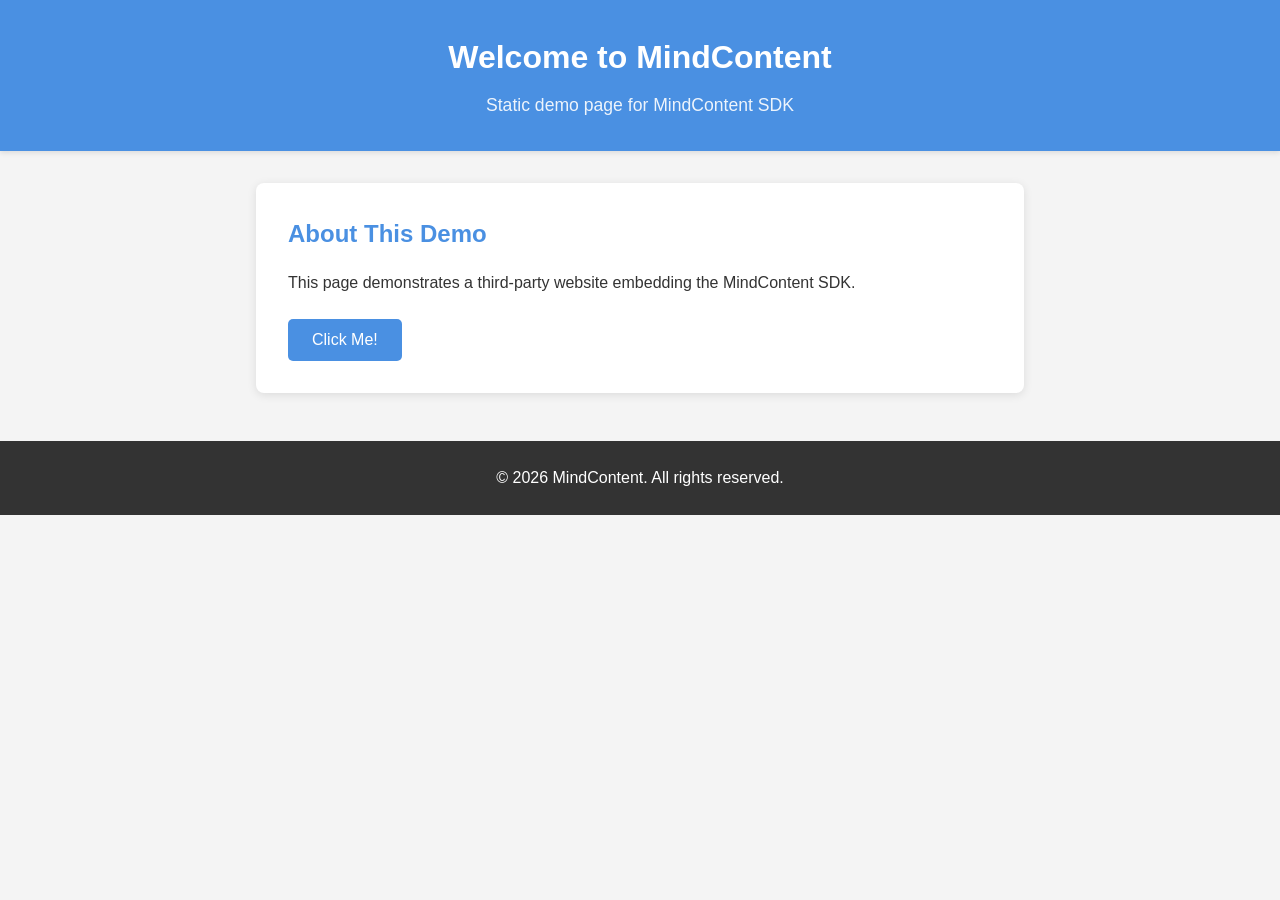
==== index.html @ 4b82acb9 "Create HTML page with separate CSS and JS files Co-authored-by: daniel-fabbri <240572781+daniel-fabb" ====
<!DOCTYPE html>
<html lang="en">
<head>
    <meta charset="UTF-8">
    <meta name="viewport" content="width=device-width, initial-scale=1.0">
    <title>MindContent Demo</title>
    <link rel="stylesheet" href="style.css">
</head>
<body>
    <header>
        <h1>Welcome to MindContent</h1>
        <p>Static demo page for MindContent SDK</p>
    </header>
    
    <main>
        <section class="content-section">
            <h2>About This Demo</h2>
            <p>This page demonstrates a third-party website embedding the MindContent SDK.</p>
            <button id="demo-button">Click Me!</button>
            <div id="message-container"></div>
        </section>
    </main>
    
    <footer>
        <p>&copy; 2026 MindContent. All rights reserved.</p>
    </footer>
    
    <script src="script.js"></script>
</body>
</html>
---- style.css ----
* {
    margin: 0;
    padding: 0;
    box-sizing: border-box;
}

body {
    font-family: Arial, sans-serif;
    line-height: 1.6;
    color: #333;
    background-color: #f4f4f4;
}

header {
    background-color: #4a90e2;
    color: white;
    text-align: center;
    padding: 2rem 0;
    box-shadow: 0 2px 5px rgba(0,0,0,0.1);
}

header h1 {
    margin-bottom: 0.5rem;
}

header p {
    font-size: 1.1rem;
    opacity: 0.9;
}

main {
    max-width: 800px;
    margin: 2rem auto;
    padding: 0 1rem;
}

.content-section {
    background-color: white;
    padding: 2rem;
    border-radius: 8px;
    box-shadow: 0 2px 10px rgba(0,0,0,0.1);
}

.content-section h2 {
    color: #4a90e2;
    margin-bottom: 1rem;
}

.content-section p {
    margin-bottom: 1.5rem;
}

#demo-button {
    background-color: #4a90e2;
    color: white;
    border: none;
    padding: 0.75rem 1.5rem;
    font-size: 1rem;
    border-radius: 5px;
    cursor: pointer;
    transition: background-color 0.3s ease;
}

#demo-button:hover {
    background-color: #357abd;
}

#demo-button:active {
    transform: scale(0.98);
}

#message-container {
    margin-top: 1rem;
    padding: 1rem;
    border-radius: 5px;
    display: none;
}

#message-container.show {
    display: block;
    background-color: #e8f4f8;
    border-left: 4px solid #4a90e2;
}

footer {
    text-align: center;
    padding: 1.5rem 0;
    margin-top: 3rem;
    background-color: #333;
    color: white;
}
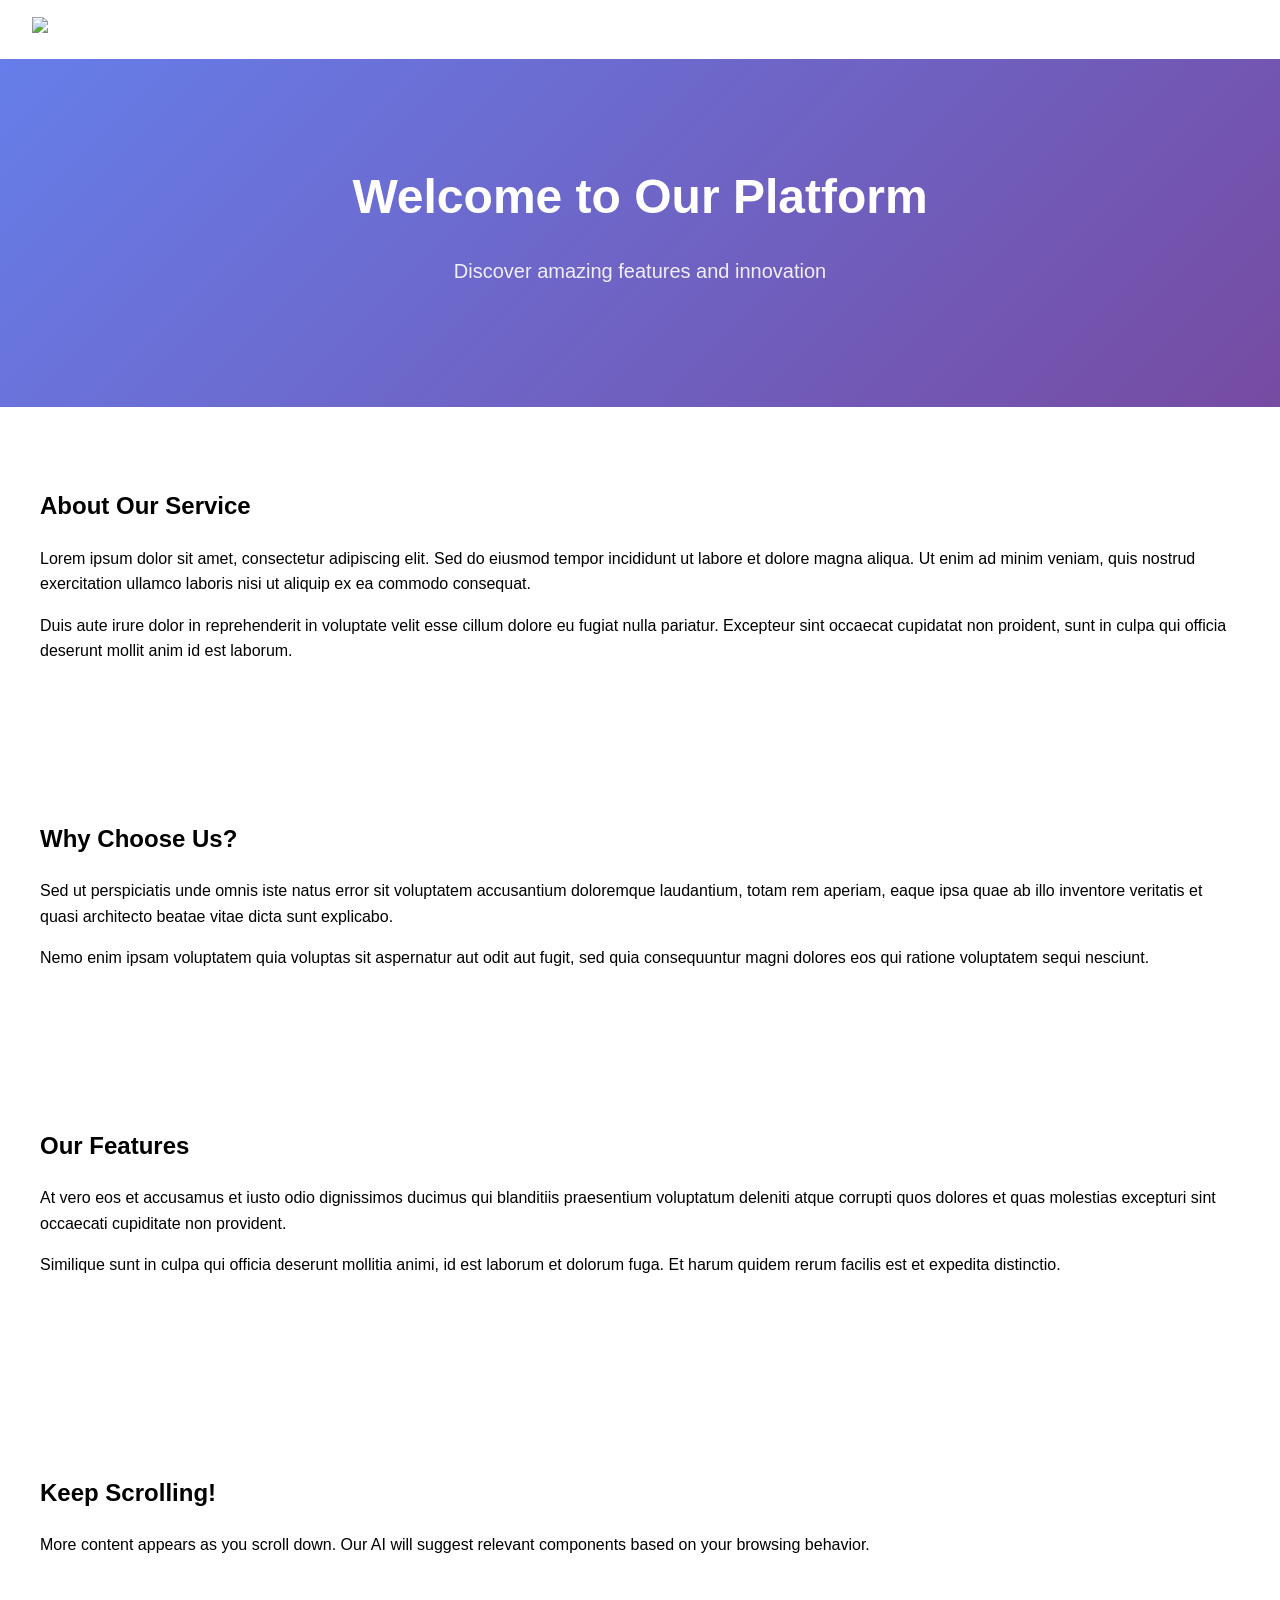
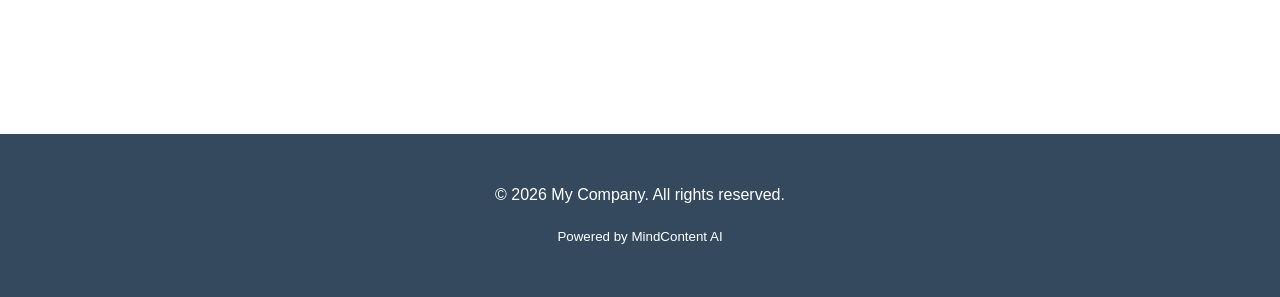
==== commit 49ca82a2: "First page" ====
--- a/index.html
+++ b/index.html
@@ -7,24 +7,56 @@
     <link rel="stylesheet" href="style.css">
 </head>
 <body>
-    <header>
-        <h1>Welcome to MindContent</h1>
-        <p>Static demo page for MindContent SDK</p>
-    </header>
+    <!-- Your existing website header -->
+    <div class="my-header" style="background: white;">
+        <img src="https://uhf.microsoft.com/images/microsoft/RE1Mu3b.png" alt="Copilot Studio" style="height: 40px; vertical-align: middle;">
+    </div>
+
+    <!-- Hero Section -->
+    <div class="hero">
+        <h1>Welcome to Our Platform</h1>
+        <p>Discover amazing features and innovation</p>
+    </div>
+
+    <!-- Content Section 1 -->
+    <div class="content-section">
+        <h2>About Our Service</h2>
+        <p>Lorem ipsum dolor sit amet, consectetur adipiscing elit. Sed do eiusmod tempor incididunt ut labore et dolore magna aliqua. Ut enim ad minim veniam, quis nostrud exercitation ullamco laboris nisi ut aliquip ex ea commodo consequat.</p>
+        <p>Duis aute irure dolor in reprehenderit in voluptate velit esse cillum dolore eu fugiat nulla pariatur. Excepteur sint occaecat cupidatat non proident, sunt in culpa qui officia deserunt mollit anim id est laborum.</p>
+    </div>
+
+    <!-- Content Section 2 -->
+    <div class="content-section">
+        <h2>Why Choose Us?</h2>
+        <p>Sed ut perspiciatis unde omnis iste natus error sit voluptatem accusantium doloremque laudantium, totam rem aperiam, eaque ipsa quae ab illo inventore veritatis et quasi architecto beatae vitae dicta sunt explicabo.</p>
+        <p>Nemo enim ipsam voluptatem quia voluptas sit aspernatur aut odit aut fugit, sed quia consequuntur magni dolores eos qui ratione voluptatem sequi nesciunt.</p>
+    </div>
+
+    <!-- Content Section 3 -->
+    <div class="content-section">
+        <h2>Our Features</h2>
+        <p>At vero eos et accusamus et iusto odio dignissimos ducimus qui blanditiis praesentium voluptatum deleniti atque corrupti quos dolores et quas molestias excepturi sint occaecati cupiditate non provident.</p>
+        <p>Similique sunt in culpa qui officia deserunt mollitia animi, id est laborum et dolorum fuga. Et harum quidem rerum facilis est et expedita distinctio.</p>
+    </div>
+
+    <!-- MindContent will inject dynamic content here -->
+    <div id="mindcontent" data-page-id="9" style="max-width: 1200px; margin: 0 auto; padding: 20px;"></div>
+
+    <!-- More content after injection point -->
+    <div class="content-section">
+        <h2>Keep Scrolling!</h2>
+        <p>More content appears as you scroll down. Our AI will suggest relevant components based on your browsing behavior.</p>
+    </div>
+
+    <!-- Your existing website footer -->
+    <div class="my-footer">
+        <p>&copy; 2026 My Company. All rights reserved.</p>
+        <p><small>Powered by MindContent AI</small></p>
+    </div>
+
+    <!-- MindContent SDK v2 - Embeds React app via iframe -->
+    <script src="https://app-frontend-webperso-dev-si6m63nydv3ko.azurewebsites.net/public/mindcontent-v2.js"></script>
     
-    <main>
-        <section class="content-section">
-            <h2>About This Demo</h2>
-            <p>This page demonstrates a third-party website embedding the MindContent SDK.</p>
-            <button id="demo-button">Click Me!</button>
-            <div id="message-container"></div>
-        </section>
-    </main>
-    
-    <footer>
-        <p>&copy; 2026 MindContent. All rights reserved.</p>
-    </footer>
-    
-    <script src="script.js"></script>
+    <!-- <script src="mindcontent-v2.js"></script> -->
 </body>
 </html>
--- a/style.css
+++ b/style.css
@@ -1,91 +1,46 @@
-* {
+body {
     margin: 0;
     padding: 0;
-    box-sizing: border-box;
+    font-family: Arial, sans-serif;
+    line-height: 1.6;
 }
 
-body {
-    font-family: Arial, sans-serif;
-    line-height: 1.6;
-    color: #333;
-    background-color: #f4f4f4;
+.my-header {
+    background: #2c3e50;
+    color: white;
+    padding: 1rem 2rem;
+    position: sticky;
+    top: 0;
+    z-index: 100;
 }
 
-header {
-    background-color: #4a90e2;
-    color: white;
-    text-align: center;
-    padding: 2rem 0;
-    box-shadow: 0 2px 5px rgba(0,0,0,0.1);
+.content-section {
+    max-width: 1200px;
+    margin: 0 auto;
+    padding: 60px 20px;
 }
 
-header h1 {
-    margin-bottom: 0.5rem;
+.hero {
+    background: linear-gradient(135deg, #667eea 0%, #764ba2 100%);
+    color: white;
+    padding: 100px 20px;
+    text-align: center;
 }
 
-header p {
-    font-size: 1.1rem;
+.hero h1 {
+    font-size: 48px;
+    margin: 0 0 20px 0;
+}
+
+.hero p {
+    font-size: 20px;
     opacity: 0.9;
 }
 
-main {
-    max-width: 800px;
-    margin: 2rem auto;
-    padding: 0 1rem;
-}
-
-.content-section {
-    background-color: white;
+.my-footer {
+    background: #34495e;
+    color: white;
     padding: 2rem;
-    border-radius: 8px;
-    box-shadow: 0 2px 10px rgba(0,0,0,0.1);
-}
-
-.content-section h2 {
-    color: #4a90e2;
-    margin-bottom: 1rem;
-}
-
-.content-section p {
-    margin-bottom: 1.5rem;
-}
-
-#demo-button {
-    background-color: #4a90e2;
-    color: white;
-    border: none;
-    padding: 0.75rem 1.5rem;
-    font-size: 1rem;
-    border-radius: 5px;
-    cursor: pointer;
-    transition: background-color 0.3s ease;
-}
-
-#demo-button:hover {
-    background-color: #357abd;
-}
-
-#demo-button:active {
-    transform: scale(0.98);
-}
-
-#message-container {
-    margin-top: 1rem;
-    padding: 1rem;
-    border-radius: 5px;
-    display: none;
-}
-
-#message-container.show {
-    display: block;
-    background-color: #e8f4f8;
-    border-left: 4px solid #4a90e2;
-}
-
-footer {
     text-align: center;
-    padding: 1.5rem 0;
-    margin-top: 3rem;
-    background-color: #333;
-    color: white;
-}
+    margin-top: 100px;
+}
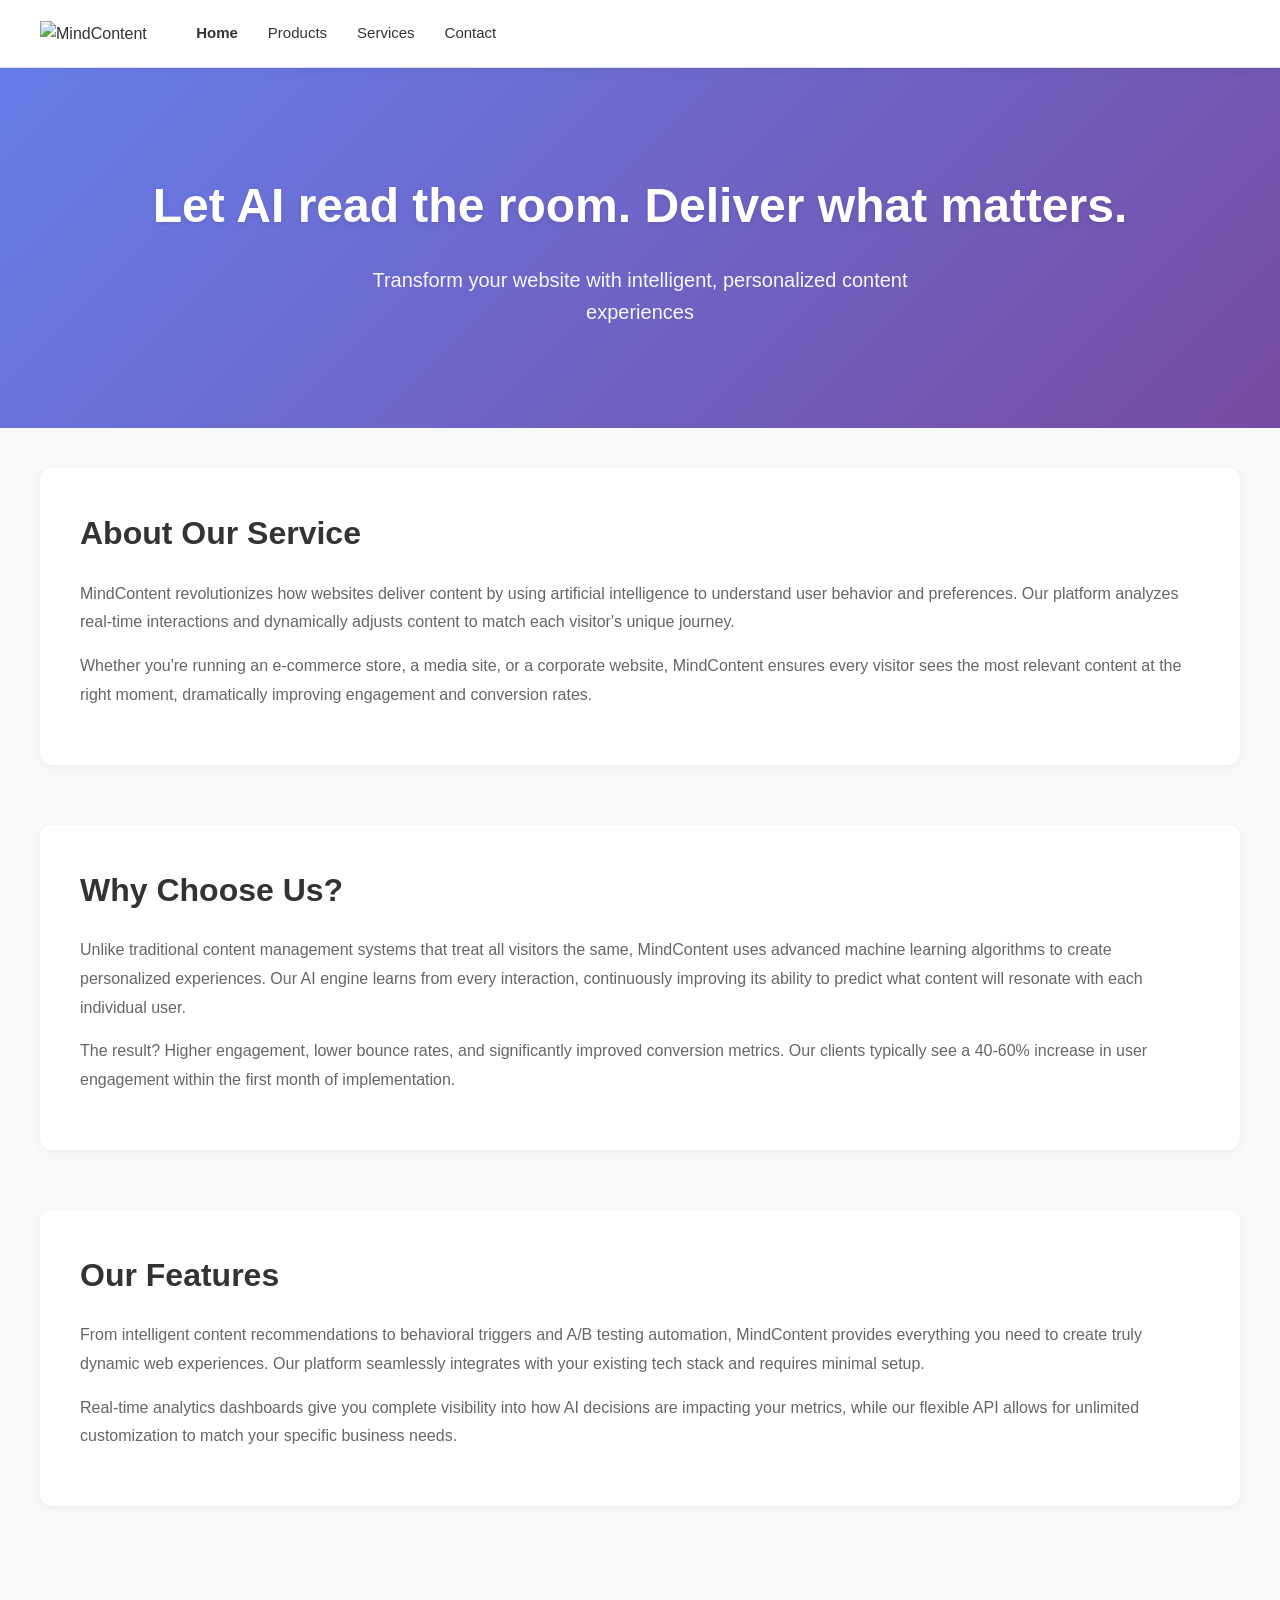
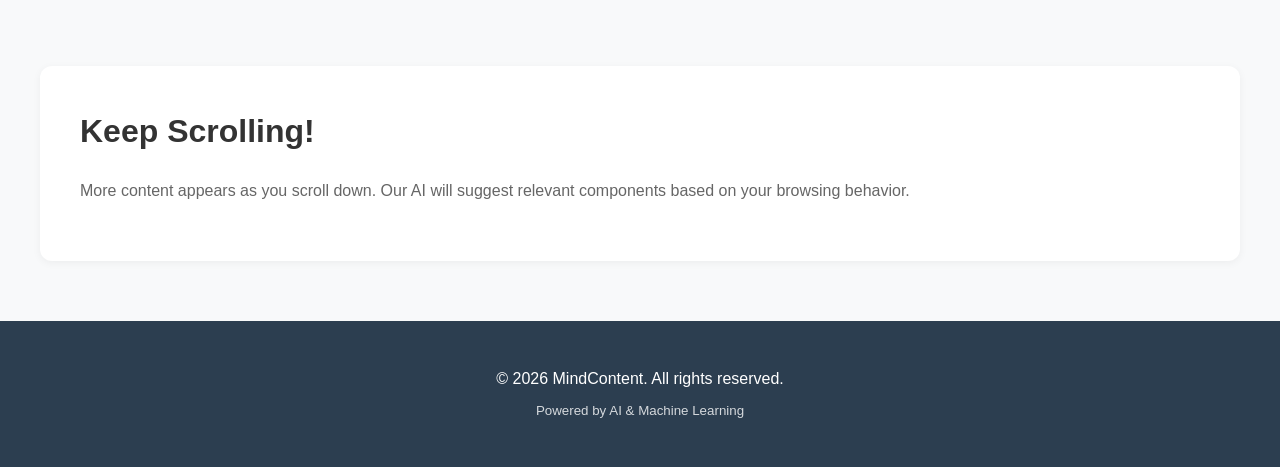
==== commit 4b0bb5eb: "More pages and relative endpoints" ====
--- a/index.html
+++ b/index.html
@@ -3,40 +3,35 @@
 <head>
     <meta charset="UTF-8">
     <meta name="viewport" content="width=device-width, initial-scale=1.0">
-    <title>MindContent Demo</title>
-    <link rel="stylesheet" href="style.css">
 </head>
-<body>
-    <!-- Your existing website header -->
-    <div class="my-header" style="background: white;">
-        <img src="https://uhf.microsoft.com/images/microsoft/RE1Mu3b.png" alt="Copilot Studio" style="height: 40px; vertical-align: middle;">
-    </div>
-
+<body data-page-title="Home">
+    <!-- Site components (header/footer) loaded by site-components.js -->
+    
     <!-- Hero Section -->
     <div class="hero">
-        <h1>Welcome to Our Platform</h1>
-        <p>Discover amazing features and innovation</p>
+        <h1>Let AI read the room. Deliver what matters.</h1>
+        <p>Transform your website with intelligent, personalized content experiences</p>
     </div>
 
     <!-- Content Section 1 -->
     <div class="content-section">
         <h2>About Our Service</h2>
-        <p>Lorem ipsum dolor sit amet, consectetur adipiscing elit. Sed do eiusmod tempor incididunt ut labore et dolore magna aliqua. Ut enim ad minim veniam, quis nostrud exercitation ullamco laboris nisi ut aliquip ex ea commodo consequat.</p>
-        <p>Duis aute irure dolor in reprehenderit in voluptate velit esse cillum dolore eu fugiat nulla pariatur. Excepteur sint occaecat cupidatat non proident, sunt in culpa qui officia deserunt mollit anim id est laborum.</p>
+        <p>MindContent revolutionizes how websites deliver content by using artificial intelligence to understand user behavior and preferences. Our platform analyzes real-time interactions and dynamically adjusts content to match each visitor's unique journey.</p>
+        <p>Whether you're running an e-commerce store, a media site, or a corporate website, MindContent ensures every visitor sees the most relevant content at the right moment, dramatically improving engagement and conversion rates.</p>
     </div>
 
     <!-- Content Section 2 -->
     <div class="content-section">
         <h2>Why Choose Us?</h2>
-        <p>Sed ut perspiciatis unde omnis iste natus error sit voluptatem accusantium doloremque laudantium, totam rem aperiam, eaque ipsa quae ab illo inventore veritatis et quasi architecto beatae vitae dicta sunt explicabo.</p>
-        <p>Nemo enim ipsam voluptatem quia voluptas sit aspernatur aut odit aut fugit, sed quia consequuntur magni dolores eos qui ratione voluptatem sequi nesciunt.</p>
+        <p>Unlike traditional content management systems that treat all visitors the same, MindContent uses advanced machine learning algorithms to create personalized experiences. Our AI engine learns from every interaction, continuously improving its ability to predict what content will resonate with each individual user.</p>
+        <p>The result? Higher engagement, lower bounce rates, and significantly improved conversion metrics. Our clients typically see a 40-60% increase in user engagement within the first month of implementation.</p>
     </div>
 
     <!-- Content Section 3 -->
     <div class="content-section">
         <h2>Our Features</h2>
-        <p>At vero eos et accusamus et iusto odio dignissimos ducimus qui blanditiis praesentium voluptatum deleniti atque corrupti quos dolores et quas molestias excepturi sint occaecati cupiditate non provident.</p>
-        <p>Similique sunt in culpa qui officia deserunt mollitia animi, id est laborum et dolorum fuga. Et harum quidem rerum facilis est et expedita distinctio.</p>
+        <p>From intelligent content recommendations to behavioral triggers and A/B testing automation, MindContent provides everything you need to create truly dynamic web experiences. Our platform seamlessly integrates with your existing tech stack and requires minimal setup.</p>
+        <p>Real-time analytics dashboards give you complete visibility into how AI decisions are impacting your metrics, while our flexible API allows for unlimited customization to match your specific business needs.</p>
     </div>
 
     <!-- MindContent will inject dynamic content here -->
@@ -48,15 +43,8 @@
         <p>More content appears as you scroll down. Our AI will suggest relevant components based on your browsing behavior.</p>
     </div>
 
-    <!-- Your existing website footer -->
-    <div class="my-footer">
-        <p>&copy; 2026 My Company. All rights reserved.</p>
-        <p><small>Powered by MindContent AI</small></p>
-    </div>
-
-    <!-- MindContent SDK v2 - Embeds React app via iframe -->
-    <script src="https://app-frontend-webperso-dev-si6m63nydv3ko.azurewebsites.net/public/mindcontent-v2.js"></script>
-    
-    <!-- <script src="mindcontent-v2.js"></script> -->
+    <!-- Site components (header/footer) and MindContent SDK -->
+    <script src="site-components.js"></script>
+    <script src="mindcontent-loader.js"></script>
 </body>
 </html>
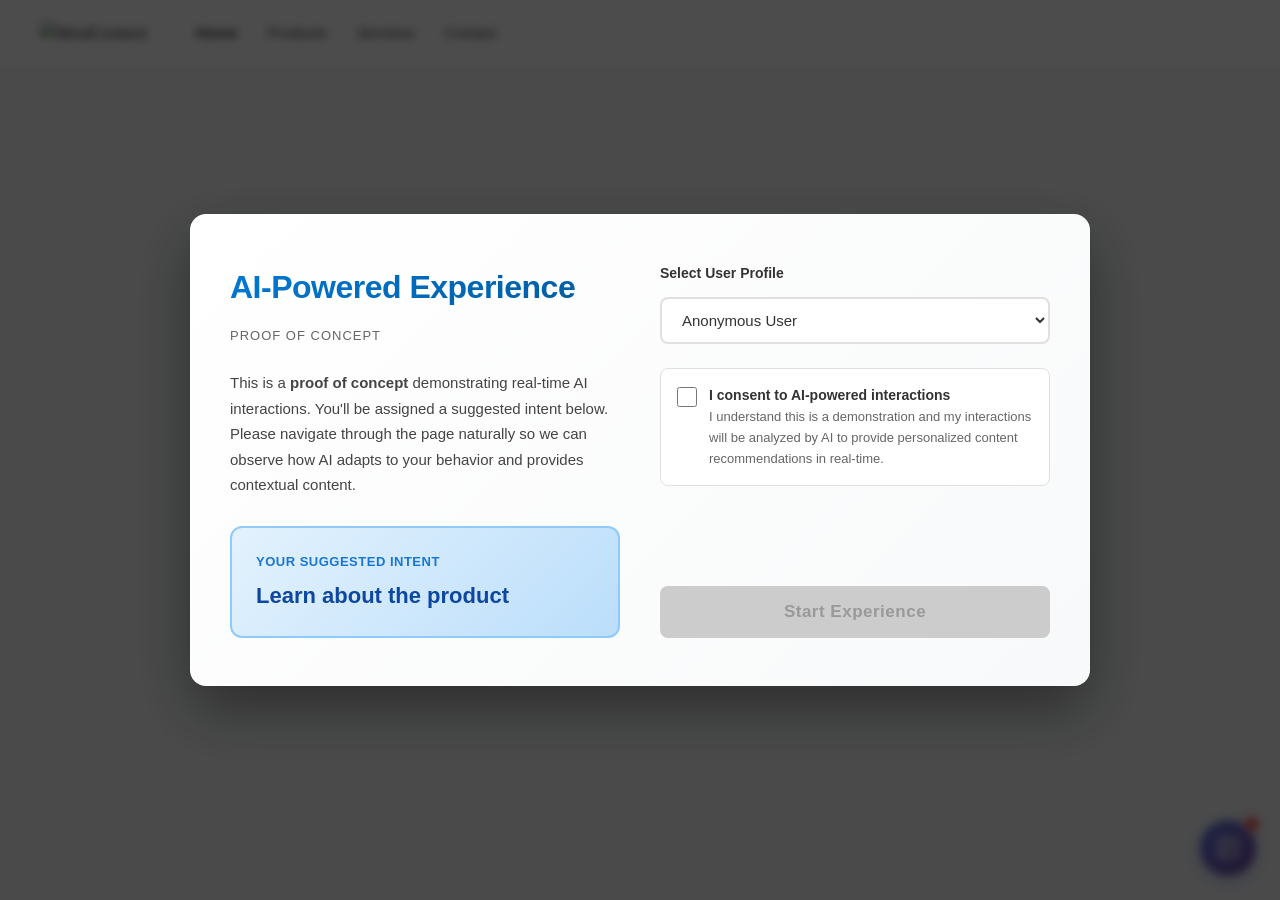
==== commit a2688899: "Azure connection 1" ====
--- a/index.html
+++ b/index.html
@@ -1,50 +1,13 @@
 <!DOCTYPE html>
 <html lang="en">
-<head>
-    <meta charset="UTF-8">
-    <meta name="viewport" content="width=device-width, initial-scale=1.0">
-</head>
-<body data-page-title="Home">
-    <!-- Site components (header/footer) loaded by site-components.js -->
-    
-    <!-- Hero Section -->
-    <div class="hero">
-        <h1>Let AI read the room. Deliver what matters.</h1>
-        <p>Transform your website with intelligent, personalized content experiences</p>
-    </div>
-
-    <!-- Content Section 1 -->
-    <div class="content-section">
-        <h2>About Our Service</h2>
-        <p>MindContent revolutionizes how websites deliver content by using artificial intelligence to understand user behavior and preferences. Our platform analyzes real-time interactions and dynamically adjusts content to match each visitor's unique journey.</p>
-        <p>Whether you're running an e-commerce store, a media site, or a corporate website, MindContent ensures every visitor sees the most relevant content at the right moment, dramatically improving engagement and conversion rates.</p>
-    </div>
-
-    <!-- Content Section 2 -->
-    <div class="content-section">
-        <h2>Why Choose Us?</h2>
-        <p>Unlike traditional content management systems that treat all visitors the same, MindContent uses advanced machine learning algorithms to create personalized experiences. Our AI engine learns from every interaction, continuously improving its ability to predict what content will resonate with each individual user.</p>
-        <p>The result? Higher engagement, lower bounce rates, and significantly improved conversion metrics. Our clients typically see a 40-60% increase in user engagement within the first month of implementation.</p>
-    </div>
-
-    <!-- Content Section 3 -->
-    <div class="content-section">
-        <h2>Our Features</h2>
-        <p>From intelligent content recommendations to behavioral triggers and A/B testing automation, MindContent provides everything you need to create truly dynamic web experiences. Our platform seamlessly integrates with your existing tech stack and requires minimal setup.</p>
-        <p>Real-time analytics dashboards give you complete visibility into how AI decisions are impacting your metrics, while our flexible API allows for unlimited customization to match your specific business needs.</p>
-    </div>
-
-    <!-- MindContent will inject dynamic content here -->
-    <div id="mindcontent" data-page-id="9" style="max-width: 1200px; margin: 0 auto; padding: 20px;"></div>
-
-    <!-- More content after injection point -->
-    <div class="content-section">
-        <h2>Keep Scrolling!</h2>
-        <p>More content appears as you scroll down. Our AI will suggest relevant components based on your browsing behavior.</p>
-    </div>
-
-    <!-- Site components (header/footer) and MindContent SDK -->
-    <script src="site-components.js"></script>
-    <script src="mindcontent-loader.js"></script>
-</body>
+    <head>
+        <meta charset="UTF-8">
+        <meta name="viewport" content="width=device-width, initial-scale=1.0">
+        <link rel="stylesheet" href="mindcontent.css">
+    </head>
+    <body data-page-title="Home">
+        <div id="mindcontent" style="max-width: 1200px; margin: 0 auto; padding: 20px;"></div>
+        <script src="site-components.js"></script>
+        <script src="mindcontent.js"></script>
+    </body>
 </html>
--- a/mindcontent.css
+++ b/mindcontent.css
@@ -0,0 +1,1728 @@
+/**
+ * MindContent SDK - Component Styles
+ * Embed this CSS in your page before loading mindcontent-v2.js
+ */
+
+/* ==========================================================================
+   Design Tokens (CSS Variables)
+   ========================================================================== */
+:root {
+  --mc-color-primary: #0078d4;
+  --mc-color-primary-hover: #106ebe;
+  --mc-color-secondary: #00a4ef;
+  --mc-color-secondary-hover: #0090d1;
+  --mc-color-success: #107c10;
+  --mc-color-error: #d13438;
+  --mc-color-warning: #ff8c00;
+  --mc-color-info: #0078d4;
+  
+  --mc-color-text: #323130;
+  --mc-color-text-light: #605e5c;
+  --mc-color-text-lighter: #8a8886;
+  
+  --mc-color-bg: #ffffff;
+  --mc-color-bg-light: #f3f2f1;
+  --mc-color-bg-lighter: #faf9f8;
+  --mc-color-border: #edebe9;
+  
+  --mc-spacing-xs: 4px;
+  --mc-spacing-sm: 8px;
+  --mc-spacing-md: 16px;
+  --mc-spacing-lg: 24px;
+  --mc-spacing-xl: 32px;
+  --mc-spacing-xxl: 48px;
+  
+  --mc-radius-sm: 4px;
+  --mc-radius-md: 8px;
+  --mc-radius-lg: 12px;
+  --mc-radius-xl: 16px;
+  
+  --mc-shadow-sm: 0 2px 4px rgba(0,0,0,0.1);
+  --mc-shadow-md: 0 4px 8px rgba(0,0,0,0.15);
+  --mc-shadow-lg: 0 8px 16px rgba(0,0,0,0.2);
+  
+  --mc-font-size-sm: 14px;
+  --mc-font-size-base: 16px;
+  --mc-font-size-lg: 18px;
+  --mc-font-size-xl: 24px;
+  --mc-font-size-xxl: 32px;
+  --mc-font-size-xxxl: 48px;
+  
+  --mc-line-height: 1.6;
+}
+
+/* ==========================================================================
+   Dynamic Component Wrapper
+   ========================================================================== */
+.mc-dynamic-component {
+  margin: 20px 0;
+  padding: 50px 0;
+  opacity: 0;
+  transition: opacity 0.5s ease;
+}
+
+.mc-dynamic-component[data-loaded="true"] {
+  opacity: 1;
+}
+
+/* ==========================================================================
+   Hero Banner Component
+   ========================================================================== */
+.mc-hero {
+  text-align: center;
+  padding: var(--mc-spacing-xxl) var(--mc-spacing-md);
+  max-width: 1200px;
+  margin: var(--mc-spacing-md) auto;
+  background: linear-gradient(135deg, var(--mc-color-bg-light) 0%, var(--mc-color-bg-lighter) 100%);
+  border-radius: var(--mc-radius-xl);
+  box-shadow: var(--mc-shadow-md);
+}
+
+.mc-hero-title {
+  background: linear-gradient(135deg, var(--mc-color-primary) 0%, var(--mc-color-secondary) 100%);
+  -webkit-background-clip: text;
+  -webkit-text-fill-color: transparent;
+  background-clip: text;
+  margin-bottom: var(--mc-spacing-md);
+  font-size: var(--mc-font-size-xxxl);
+  font-weight: 600;
+  line-height: 1.2;
+}
+
+.mc-hero-subtitle {
+  font-size: var(--mc-font-size-lg);
+  line-height: var(--mc-line-height);
+  color: var(--mc-color-text-light);
+  margin-bottom: var(--mc-spacing-lg);
+  max-width: 700px;
+  margin-left: auto;
+  margin-right: auto;
+}
+
+.mc-hero-btn {
+  display: inline-block;
+  background: var(--mc-color-primary);
+  color: white;
+  border: none;
+  padding: var(--mc-spacing-sm) var(--mc-spacing-lg);
+  font-size: var(--mc-font-size-base);
+  font-weight: 600;
+  border-radius: var(--mc-radius-sm);
+  cursor: pointer;
+  box-shadow: var(--mc-shadow-sm);
+  transition: all 0.3s ease;
+  text-decoration: none;
+}
+
+.mc-hero-btn:hover {
+  background: var(--mc-color-primary-hover);
+  transform: translateY(-2px);
+  box-shadow: 0 4px 12px rgba(0,120,212,0.4);
+}
+
+.mc-hero-btn:active {
+  transform: translateY(0);
+}
+
+/* ==========================================================================
+   Alert Component
+   ========================================================================== */
+@keyframes alertSlideIn {
+  from { opacity: 0; transform: translateX(-20px); }
+  to { opacity: 1; transform: translateX(0); }
+}
+
+.mc-alert {
+  animation: alertSlideIn 0.4s ease;
+  padding: var(--mc-spacing-md) var(--mc-spacing-lg);
+  border-radius: var(--mc-radius-md);
+  margin: var(--mc-spacing-md) 0;
+  box-shadow: var(--mc-shadow-sm);
+  transition: all 0.3s ease;
+  display: flex;
+  align-items: flex-start;
+  gap: var(--mc-spacing-sm);
+}
+
+.mc-alert:hover {
+  box-shadow: var(--mc-shadow-md);
+  transform: translateX(4px);
+}
+
+.mc-alert-info {
+  background: #e3f2fd;
+  border-left: 4px solid var(--mc-color-info);
+  color: #0d47a1;
+}
+
+.mc-alert-warning {
+  background: #fff3e0;
+  border-left: 4px solid var(--mc-color-warning);
+  color: #e65100;
+}
+
+.mc-alert-error {
+  background: #ffebee;
+  border-left: 4px solid var(--mc-color-error);
+  color: #c62828;
+}
+
+.mc-alert-success {
+  background: #e8f5e9;
+  border-left: 4px solid var(--mc-color-success);
+  color: #1b5e20;
+}
+
+.mc-alert-icon {
+  font-size: 20px;
+  flex-shrink: 0;
+  margin-top: 2px;
+}
+
+.mc-alert-content {
+  flex: 1;
+}
+
+.mc-alert-field:last-child {
+  margin-bottom: 0 !important;
+}
+
+/* ==========================================================================
+   Feature Cards Component
+   ========================================================================== */
+.mc-features-container {
+  max-width: 1200px;
+  margin: var(--mc-spacing-xl) auto;
+  padding: 0 var(--mc-spacing-md);
+}
+
+.mc-features-header {
+  text-align: center;
+  margin-bottom: var(--mc-spacing-xl);
+}
+
+.mc-features-heading {
+  font-size: var(--mc-font-size-xxl);
+  font-weight: 600;
+  margin-bottom: var(--mc-spacing-sm);
+  color: var(--mc-color-text);
+}
+
+.mc-features-description {
+  font-size: var(--mc-font-size-lg);
+  color: var(--mc-color-text-light);
+  line-height: var(--mc-line-height);
+  max-width: 800px;
+  margin: 0 auto;
+}
+
+.mc-features-grid {
+  display: grid;
+  grid-template-columns: repeat(auto-fit, minmax(280px, 1fr));
+  gap: var(--mc-spacing-md);
+}
+
+.mc-feature-card {
+  background: var(--mc-color-bg);
+  border-radius: var(--mc-radius-lg);
+  padding: var(--mc-spacing-lg);
+  text-align: center;
+  box-shadow: var(--mc-shadow-sm);
+  transition: all 0.3s ease;
+  border: 1px solid var(--mc-color-border);
+}
+
+.mc-feature-card:hover {
+  transform: translateY(-8px);
+  box-shadow: var(--mc-shadow-lg);
+  border-color: var(--mc-color-secondary);
+}
+
+.mc-feature-icon {
+  width: 64px;
+  height: 64px;
+  margin: 0 auto var(--mc-spacing-sm);
+  background: linear-gradient(135deg, var(--mc-color-primary) 0%, var(--mc-color-secondary) 100%);
+  border-radius: var(--mc-radius-lg);
+  display: flex;
+  align-items: center;
+  justify-content: center;
+  font-size: 32px;
+  animation: iconFloat 3s ease-in-out infinite;
+}
+
+@keyframes iconFloat {
+  0%, 100% { transform: translateY(0); }
+  50% { transform: translateY(-10px); }
+}
+
+.mc-feature-title {
+  margin: 0 0 12px 0;
+  font-size: var(--mc-font-size-lg);
+  font-weight: 600;
+  color: var(--mc-color-text);
+}
+
+.mc-feature-description {
+  color: var(--mc-color-text-light);
+  line-height: var(--mc-line-height);
+  font-size: var(--mc-font-size-sm);
+}
+
+/* ==========================================================================
+   Article/Blog Post Component
+   ========================================================================== */
+.mc-article {
+  max-width: 800px;
+  margin: var(--mc-spacing-xl) auto;
+  padding: 0 var(--mc-spacing-md);
+}
+
+.mc-article-breadcrumb {
+  font-size: var(--mc-font-size-sm);
+  color: var(--mc-color-text-lighter);
+  margin-bottom: var(--mc-spacing-sm);
+  display: flex;
+  align-items: center;
+  gap: var(--mc-spacing-xs);
+}
+
+.mc-article-breadcrumb a {
+  color: var(--mc-color-primary);
+  text-decoration: none;
+  transition: color 0.2s ease;
+}
+
+.mc-article-breadcrumb a:hover {
+  color: var(--mc-color-primary-hover);
+  text-decoration: underline;
+}
+
+.mc-article-meta {
+  display: flex;
+  align-items: center;
+  gap: var(--mc-spacing-md);
+  margin-bottom: var(--mc-spacing-lg);
+}
+
+.mc-article-date {
+  font-size: var(--mc-font-size-sm);
+  color: var(--mc-color-text-light);
+  display: flex;
+  align-items: center;
+  gap: var(--mc-spacing-xs);
+}
+
+.mc-article-content {
+  line-height: var(--mc-line-height);
+  padding: var(--mc-spacing-md) 0;
+}
+
+.mc-article-content h1,
+.mc-article-content h2,
+.mc-article-content h3 {
+  margin-top: var(--mc-spacing-lg);
+  margin-bottom: var(--mc-spacing-md);
+  color: var(--mc-color-text);
+  text-align: left;
+}
+
+.mc-article-content h1 {
+  font-size: var(--mc-font-size-xxl);
+  border-bottom: 2px solid var(--mc-color-primary);
+  padding-bottom: var(--mc-spacing-sm);
+  text-align: left;
+}
+
+.mc-article-content h2 {
+  font-size: var(--mc-font-size-xl);
+}
+
+.mc-article-content h3 {
+  font-size: var(--mc-font-size-lg);
+}
+
+.mc-article-content p {
+  margin-bottom: var(--mc-spacing-md);
+  color: var(--mc-color-text);
+  text-align: justify;
+}
+
+.mc-article-content img {
+  max-width: 100%;
+  height: auto;
+  margin: var(--mc-spacing-lg) 0;
+  display: block;
+}
+
+.mc-article-image {
+  width: 100%;
+  height: auto;
+  margin: var(--mc-spacing-lg) 0;
+  display: block;
+}
+
+.mc-article-footnotes {
+  margin-top: var(--mc-spacing-xl);
+  padding-top: var(--mc-spacing-lg);
+  border-top: 2px solid var(--mc-color-border);
+  font-size: var(--mc-font-size-sm);
+  color: var(--mc-color-text-light);
+}
+
+.mc-article-description {
+  margin-bottom: var(--mc-spacing-lg);
+  color: var(--mc-color-text-light);
+  font-style: italic;
+  font-size: var(--mc-font-size-md);
+}
+
+/* ==========================================================================
+   Content Placement Component
+   ========================================================================== */
+.mc-content-grid {
+  display: grid;
+  grid-template-columns: repeat(auto-fit, minmax(300px, 1fr));
+  gap: var(--mc-spacing-md);
+  margin: var(--mc-spacing-md) 0;
+}
+
+.mc-content-card {
+  background: var(--mc-color-bg);
+  border-radius: var(--mc-radius-md);
+  overflow: hidden;
+  box-shadow: var(--mc-shadow-sm);
+  transition: all 0.3s ease;
+}
+
+.mc-content-card:hover {
+  transform: translateY(-4px);
+  box-shadow: var(--mc-shadow-md);
+}
+
+.mc-content-card img {
+  width: 100%;
+  height: 200px;
+  object-fit: cover;
+  transition: transform 0.5s ease;
+}
+
+.mc-content-card:hover img {
+  transform: scale(1.05);
+}
+
+.mc-content-card-body {
+  padding: var(--mc-spacing-md);
+}
+
+.mc-content-btn {
+  background: var(--mc-color-secondary);
+  color: white;
+  border: none;
+  padding: 12px 24px;
+  border-radius: var(--mc-radius-sm);
+  cursor: pointer;
+  transition: all 0.3s ease;
+  font-weight: 600;
+}
+
+.mc-content-btn:hover {
+  background: var(--mc-color-secondary-hover);
+  transform: translateX(4px);
+}
+
+/* ==========================================================================
+   Banner Component
+   ========================================================================== */
+@keyframes bannerSlideIn {
+  from { opacity: 0; transform: translateY(20px); }
+  to { opacity: 1; transform: translateY(0); }
+}
+
+.mc-banner {
+  animation: bannerSlideIn 0.6s ease;
+  background: linear-gradient(135deg, var(--mc-color-primary) 0%, var(--mc-color-secondary) 100%);
+  color: white;
+  padding: var(--mc-spacing-xl) var(--mc-spacing-md);
+  text-align: center;
+  border-radius: var(--mc-radius-md);
+  margin: var(--mc-spacing-md) 0;
+}
+
+.mc-banner-title {
+  font-size: var(--mc-font-size-xxl);
+  margin: 0 0 var(--mc-spacing-sm) 0;
+}
+
+.mc-banner-desc {
+  font-size: var(--mc-font-size-lg);
+  opacity: 0.9;
+}
+
+/* ==========================================================================
+   Testimonial Component
+   ========================================================================== */
+.mc-testimonials-grid {
+  display: grid;
+  grid-template-columns: repeat(3, 1fr);
+  gap: var(--mc-spacing-md);
+  margin: var(--mc-spacing-md) 0;
+}
+
+.mc-testimonial {
+  background: var(--mc-color-bg-light);
+  border-left: 4px solid var(--mc-color-secondary);
+  padding: var(--mc-spacing-md);
+  border-radius: var(--mc-radius-md);
+  transition: all 0.3s ease;
+}
+
+.mc-testimonial:hover {
+  border-left-width: 8px;
+  padding-left: calc(var(--mc-spacing-md) - 4px);
+  box-shadow: var(--mc-shadow-sm);
+}
+
+.mc-testimonial-quote {
+  font-style: italic;
+  margin: 0 0 var(--mc-spacing-sm) 0;
+  font-size: var(--mc-font-size-sm);
+  line-height: var(--mc-line-height);
+}
+
+.mc-testimonial-author {
+  display: flex;
+  align-items: center;
+  gap: 12px;
+  margin-top: auto;
+}
+
+.mc-testimonial-avatar {
+  width: 48px;
+  height: 48px;
+  border-radius: 50%;
+}
+
+.mc-testimonial-name {
+  font-weight: 600;
+  font-size: var(--mc-font-size-sm);
+}
+
+.mc-testimonial-role {
+  color: var(--mc-color-text-light);
+  font-size: 12px;
+}
+
+/* ==========================================================================
+   Stats Component
+   ========================================================================== */
+@keyframes countUp {
+  from { opacity: 0; transform: scale(0.5); }
+  to { opacity: 1; transform: scale(1); }
+}
+
+.mc-stats-grid {
+  display: grid;
+  grid-template-columns: repeat(auto-fit, minmax(200px, 1fr));
+  gap: var(--mc-spacing-lg);
+  margin: var(--mc-spacing-xl) 0;
+  padding: var(--mc-spacing-lg);
+  background: linear-gradient(135deg, var(--mc-color-bg-light) 0%, var(--mc-color-bg-lighter) 100%);
+  border-radius: var(--mc-radius-lg);
+}
+
+.mc-stat-item {
+  text-align: center;
+  transition: transform 0.3s ease;
+}
+
+.mc-stat-item:hover {
+  transform: scale(1.05);
+}
+
+.mc-stat-value {
+  font-size: var(--mc-font-size-xxxl);
+  font-weight: bold;
+  color: var(--mc-color-secondary);
+  margin-bottom: var(--mc-spacing-xs);
+  animation: countUp 1s ease;
+}
+
+.mc-stat-label {
+  color: var(--mc-color-text-light);
+  font-size: var(--mc-font-size-sm);
+  line-height: 1.4;
+}
+
+/* ==========================================================================
+   Call to Action Component
+   ========================================================================== */
+.mc-cta {
+  background: linear-gradient(135deg, var(--mc-color-primary) 0%, var(--mc-color-secondary) 100%);
+  color: white;
+  padding: var(--mc-spacing-xxl) var(--mc-spacing-md);
+  text-align: center;
+  border-radius: var(--mc-radius-md);
+  margin: var(--mc-spacing-xl) 0;
+}
+
+.mc-cta-title {
+  font-size: var(--mc-font-size-xxl);
+  margin: 0 0 var(--mc-spacing-sm) 0;
+}
+
+.mc-cta-desc {
+  font-size: var(--mc-font-size-lg);
+  opacity: 0.9;
+  margin: 0 0 var(--mc-spacing-lg) 0;
+}
+
+.mc-cta-btn {
+  background: var(--mc-color-bg);
+  color: var(--mc-color-secondary);
+  border: none;
+  padding: var(--mc-spacing-sm) var(--mc-spacing-lg);
+  font-size: var(--mc-font-size-base);
+  font-weight: 600;
+  border-radius: var(--mc-radius-sm);
+  cursor: pointer;
+  transition: all 0.3s ease;
+}
+
+.mc-cta-btn:hover {
+  transform: scale(1.05);
+  box-shadow: 0 8px 16px rgba(0,0,0,0.2);
+}
+
+/* ==========================================================================
+   Card Component
+   ========================================================================== */
+.mc-card {
+  background: var(--mc-color-bg);
+  border: 1px solid var(--mc-color-border);
+  border-radius: var(--mc-radius-lg);
+  padding: var(--mc-spacing-lg);
+  margin: var(--mc-spacing-md) 0;
+  box-shadow: var(--mc-shadow-sm);
+  transition: all 0.3s ease;
+}
+
+.mc-card:hover {
+  box-shadow: var(--mc-shadow-md);
+  transform: translateY(-2px);
+}
+
+.mc-card-title {
+  font-size: var(--mc-font-size-xl);
+  font-weight: 600;
+  color: var(--mc-color-text);
+  margin: 0 0 var(--mc-spacing-sm) 0;
+}
+
+.mc-card-text {
+  color: var(--mc-color-text-light);
+  font-size: var(--mc-font-size-base);
+  line-height: 1.6;
+  margin: 0 0 var(--mc-spacing-md) 0;
+}
+
+.mc-card-btn {
+  display: inline-block;
+  background: linear-gradient(135deg, var(--mc-color-primary) 0%, var(--mc-color-secondary) 100%);
+  color: white;
+  padding: var(--mc-spacing-sm) var(--mc-spacing-lg);
+  border-radius: var(--mc-radius-sm);
+  font-weight: 600;
+  font-size: var(--mc-font-size-base);
+  text-decoration: none;
+  transition: all 0.3s ease;
+  cursor: pointer;
+}
+
+.mc-card-btn:hover {
+  transform: scale(1.05);
+  box-shadow: var(--mc-shadow-md);
+}
+
+/* ==========================================================================
+   Image Component
+   ========================================================================== */
+.mc-image-container {
+  margin: var(--mc-spacing-lg) 0;
+  border-radius: var(--mc-radius-lg);
+  overflow: hidden;
+  box-shadow: var(--mc-shadow-md);
+}
+
+.mc-image {
+  width: 100%;
+  height: auto;
+  display: block;
+  transition: transform 0.3s ease;
+}
+
+.mc-image:hover {
+  transform: scale(1.05);
+}
+
+.mc-image-caption {
+  padding: var(--mc-spacing-sm) var(--mc-spacing-md);
+  background: var(--mc-color-bg);
+  color: var(--mc-color-text-light);
+  font-size: var(--mc-font-size-sm);
+  font-style: italic;
+  text-align: center;
+  margin: 0;
+}
+
+/* ==========================================================================
+   Footnotes Component
+   ========================================================================== */
+.mc-footnotes {
+  background: linear-gradient(135deg, #fff9e6 0%, #fff5cc 100%);
+  border-left: 4px solid #f39c12;
+  border-radius: var(--mc-radius-md);
+  padding: var(--mc-spacing-md);
+  margin: var(--mc-spacing-lg) 0;
+  display: flex;
+  gap: var(--mc-spacing-md);
+  align-items: flex-start;
+}
+
+.mc-footnotes-icon {
+  font-size: 24px;
+  flex-shrink: 0;
+}
+
+.mc-footnotes-content {
+  flex: 1;
+  color: #555;
+  font-size: var(--mc-font-size-sm);
+  line-height: 1.6;
+}
+
+/* ==========================================================================
+   Quiz Component
+   ========================================================================== */
+.mc-quiz {
+  background: linear-gradient(135deg, #667eea 0%, #764ba2 100%);
+  color: white;
+  border-radius: var(--mc-radius-lg);
+  padding: var(--mc-spacing-xl);
+  text-align: center;
+  margin: var(--mc-spacing-lg) 0;
+  position: relative;
+  overflow: hidden;
+}
+
+.mc-quiz::before {
+  content: '';
+  position: absolute;
+  top: -50%;
+  right: -50%;
+  width: 200%;
+  height: 200%;
+  background: radial-gradient(circle, rgba(255,255,255,0.1) 0%, transparent 70%);
+  animation: quiz-pulse 4s ease-in-out infinite;
+}
+
+@keyframes quiz-pulse {
+  0%, 100% { transform: scale(1); }
+  50% { transform: scale(1.1); }
+}
+
+.mc-quiz-icon {
+  font-size: 48px;
+  margin-bottom: var(--mc-spacing-md);
+}
+
+.mc-quiz-title {
+  font-size: var(--mc-font-size-xxl);
+  font-weight: 700;
+  margin: 0 0 var(--mc-spacing-sm) 0;
+  position: relative;
+  z-index: 1;
+}
+
+.mc-quiz-description {
+  font-size: var(--mc-font-size-lg);
+  margin: 0 0 var(--mc-spacing-lg) 0;
+  opacity: 0.95;
+  position: relative;
+  z-index: 1;
+}
+
+.mc-quiz-btn {
+  background: white;
+  color: #667eea;
+  border: none;
+  padding: var(--mc-spacing-md) var(--mc-spacing-xl);
+  border-radius: var(--mc-radius-md);
+  font-size: var(--mc-font-size-lg);
+  font-weight: 700;
+  cursor: pointer;
+  transition: all 0.3s ease;
+  position: relative;
+  z-index: 1;
+}
+
+.mc-quiz-btn:hover {
+  transform: scale(1.05);
+  box-shadow: 0 8px 20px rgba(0,0,0,0.2);
+}
+
+/* ==========================================================================
+   Article Page Component
+   ========================================================================== */
+.mc-article-page {
+  background: var(--mc-color-bg);
+  border-radius: var(--mc-radius-lg);
+  padding: var(--mc-spacing-xxl);
+  margin: var(--mc-spacing-lg) 0;
+  box-shadow: var(--mc-shadow-md);
+}
+
+.mc-article-header {
+  border-bottom: 2px solid var(--mc-color-border);
+  padding-bottom: var(--mc-spacing-lg);
+  margin-bottom: var(--mc-spacing-xl);
+}
+
+.mc-article-page-title {
+  font-size: 2.5rem;
+  font-weight: 700;
+  color: var(--mc-color-text);
+  margin: 0 0 var(--mc-spacing-sm) 0;
+  line-height: 1.2;
+}
+
+.mc-article-page-subtitle {
+  font-size: var(--mc-font-size-xl);
+  color: var(--mc-color-text-light);
+  margin: 0 0 var(--mc-spacing-md) 0;
+}
+
+.mc-article-meta {
+  display: flex;
+  gap: var(--mc-spacing-md);
+  font-size: var(--mc-font-size-sm);
+  color: var(--mc-color-text-light);
+}
+
+.mc-article-author {
+  font-weight: 600;
+}
+
+.mc-article-page-body {
+  font-size: var(--mc-font-size-lg);
+  line-height: 1.8;
+  color: var(--mc-color-text);
+}
+
+/* ==========================================================================
+   Interactive Hero Component
+   ========================================================================== */
+.mc-interactive-hero {
+  background: linear-gradient(135deg, #0078D4 0%, #8661C5 50%, #C239B3 100%);
+  border-radius: var(--mc-radius-xl);
+  padding: var(--mc-spacing-xxl);
+  margin: var(--mc-spacing-lg) 0;
+  position: relative;
+  overflow: hidden;
+  min-height: 400px;
+  display: flex;
+  align-items: center;
+  justify-content: center;
+}
+
+.mc-interactive-hero-content {
+  position: relative;
+  z-index: 2;
+  text-align: center;
+  color: white;
+}
+
+.mc-interactive-hero-title {
+  font-size: 3rem;
+  font-weight: 700;
+  margin: 0 0 var(--mc-spacing-md) 0;
+  text-shadow: 0 4px 12px rgba(0,0,0,0.2);
+}
+
+.mc-interactive-hero-subtitle {
+  font-size: var(--mc-font-size-xl);
+  margin: 0 0 var(--mc-spacing-xl) 0;
+  opacity: 0.95;
+  max-width: 600px;
+  margin-left: auto;
+  margin-right: auto;
+}
+
+.mc-interactive-hero-btn {
+  background: white;
+  color: #0078D4;
+  border: none;
+  padding: var(--mc-spacing-md) var(--mc-spacing-xxl);
+  border-radius: var(--mc-radius-md);
+  font-size: var(--mc-font-size-lg);
+  font-weight: 700;
+  cursor: pointer;
+  transition: all 0.3s ease;
+}
+
+.mc-interactive-hero-btn:hover {
+  transform: scale(1.05);
+  box-shadow: 0 12px 24px rgba(0,0,0,0.3);
+}
+
+.mc-interactive-hero-animation {
+  position: absolute;
+  top: 0;
+  left: 0;
+  width: 100%;
+  height: 100%;
+  z-index: 1;
+  pointer-events: none;
+}
+
+.mc-hero-particle {
+  position: absolute;
+  width: 300px;
+  height: 300px;
+  background: radial-gradient(circle, rgba(255,255,255,0.15) 0%, transparent 70%);
+  border-radius: 50%;
+  animation: float 8s ease-in-out infinite;
+}
+
+.mc-hero-particle:nth-child(1) {
+  top: 10%;
+  left: 10%;
+  animation-delay: 0s;
+}
+
+.mc-hero-particle:nth-child(2) {
+  top: 50%;
+  right: 10%;
+  animation-delay: 2s;
+}
+
+.mc-hero-particle:nth-child(3) {
+  bottom: 10%;
+  left: 50%;
+  animation-delay: 4s;
+}
+
+@keyframes float {
+  0%, 100% { transform: translateY(0) scale(1); }
+  50% { transform: translateY(-30px) scale(1.1); }
+}
+
+/* ==========================================================================
+   Area Heading Component
+   ========================================================================== */
+.mc-area-heading {
+  text-align: center;
+  margin: var(--mc-spacing-xxl) 0 var(--mc-spacing-xl) 0;
+  padding-bottom: var(--mc-spacing-md);
+  border-bottom: 3px solid var(--mc-color-primary);
+}
+
+.mc-area-heading-title {
+  font-size: 2rem;
+  font-weight: 700;
+  color: var(--mc-color-text);
+  margin: 0 0 var(--mc-spacing-sm) 0;
+}
+
+.mc-area-heading-subtitle {
+  font-size: var(--mc-font-size-lg);
+  color: var(--mc-color-text-light);
+  margin: 0;
+}
+
+/* ==========================================================================
+   Feature Banner Component
+   ========================================================================== */
+.mc-feature-banner {
+  background: linear-gradient(90deg, #f8f9fa 0%, white 100%);
+  border: 2px solid var(--mc-color-border);
+  border-radius: var(--mc-radius-lg);
+  padding: var(--mc-spacing-lg);
+  margin: var(--mc-spacing-lg) 0;
+  display: flex;
+  align-items: center;
+  gap: var(--mc-spacing-lg);
+  transition: all 0.3s ease;
+}
+
+.mc-feature-banner:hover {
+  box-shadow: var(--mc-shadow-lg);
+  transform: translateX(4px);
+}
+
+.mc-feature-banner-icon {
+  font-size: 48px;
+  flex-shrink: 0;
+}
+
+.mc-feature-banner-content {
+  flex: 1;
+}
+
+.mc-feature-banner-title {
+  font-size: var(--mc-font-size-xl);
+  font-weight: 700;
+  color: var(--mc-color-text);
+  margin: 0 0 var(--mc-spacing-xs) 0;
+}
+
+.mc-feature-banner-text {
+  color: var(--mc-color-text-light);
+  margin: 0;
+  font-size: var(--mc-font-size-base);
+}
+
+.mc-feature-banner-btn {
+  background: var(--mc-color-primary);
+  color: white;
+  border: none;
+  padding: var(--mc-spacing-sm) var(--mc-spacing-lg);
+  border-radius: var(--mc-radius-sm);
+  font-weight: 600;
+  cursor: pointer;
+  white-space: nowrap;
+  transition: all 0.3s ease;
+}
+
+.mc-feature-banner-btn:hover {
+  background: var(--mc-color-primary-hover);
+  transform: scale(1.05);
+}
+
+/* ==========================================================================
+   Rich Text Block Component
+   ========================================================================== */
+.mc-richtext-block {
+  background: var(--mc-color-bg);
+  border-radius: var(--mc-radius-md);
+  padding: var(--mc-spacing-lg);
+  margin: var(--mc-spacing-lg) 0;
+  font-size: var(--mc-font-size-base);
+  line-height: 1.8;
+  color: var(--mc-color-text);
+}
+
+/* ==========================================================================
+   Cascade Block Component
+   ========================================================================== */
+.mc-cascade-block {
+  margin: var(--mc-spacing-xl) 0;
+  display: flex;
+  flex-direction: column;
+  gap: var(--mc-spacing-md);
+}
+
+.mc-cascade-item {
+  background: white;
+  border-left: 4px solid var(--mc-color-primary);
+  border-radius: var(--mc-radius-md);
+  padding: var(--mc-spacing-lg);
+  margin-left: calc(var(--mc-cascade-index, 0) * 30px);
+  display: flex;
+  gap: var(--mc-spacing-md);
+  align-items: flex-start;
+  box-shadow: var(--mc-shadow-sm);
+  animation: cascade-slide-in 0.5s ease-out forwards;
+  opacity: 0;
+}
+
+.mc-cascade-item:nth-child(1) { --mc-cascade-index: 0; }
+.mc-cascade-item:nth-child(2) { --mc-cascade-index: 1; }
+.mc-cascade-item:nth-child(3) { --mc-cascade-index: 2; }
+.mc-cascade-item:nth-child(4) { --mc-cascade-index: 3; }
+.mc-cascade-item:nth-child(5) { --mc-cascade-index: 4; }
+
+@keyframes cascade-slide-in {
+  from {
+    opacity: 0;
+    transform: translateX(-20px);
+  }
+  to {
+    opacity: 1;
+    transform: translateX(0);
+  }
+}
+
+.mc-cascade-number {
+  background: var(--mc-color-primary);
+  color: white;
+  width: 40px;
+  height: 40px;
+  border-radius: 50%;
+  display: flex;
+  align-items: center;
+  justify-content: center;
+  font-weight: 700;
+  font-size: var(--mc-font-size-lg);
+  flex-shrink: 0;
+}
+
+.mc-cascade-title {
+  font-size: var(--mc-font-size-lg);
+  font-weight: 700;
+  color: var(--mc-color-text);
+  margin: 0 0 var(--mc-spacing-xs) 0;
+}
+
+.mc-cascade-text {
+  color: var(--mc-color-text-light);
+  margin: 0;
+  font-size: var(--mc-font-size-base);
+}
+
+/* ==========================================================================
+   Hero PLP Component
+   ========================================================================== */
+.mc-hero-plp {
+  background: linear-gradient(135deg, #1e3a8a 0%, #3b82f6 100%);
+  border-radius: var(--mc-radius-xl);
+  padding: var(--mc-spacing-xxl);
+  margin: var(--mc-spacing-lg) 0;
+  text-align: center;
+  color: white;
+  position: relative;
+  overflow: hidden;
+}
+
+.mc-hero-plp-badge {
+  display: inline-block;
+  background: rgba(255,255,255,0.2);
+  backdrop-filter: blur(10px);
+  padding: var(--mc-spacing-xs) var(--mc-spacing-md);
+  border-radius: var(--mc-radius-sm);
+  font-size: var(--mc-font-size-sm);
+  font-weight: 600;
+  margin-bottom: var(--mc-spacing-md);
+  text-transform: uppercase;
+  letter-spacing: 1px;
+}
+
+.mc-hero-plp-title {
+  font-size: 2.5rem;
+  font-weight: 700;
+  margin: 0 0 var(--mc-spacing-md) 0;
+  text-shadow: 0 4px 12px rgba(0,0,0,0.2);
+}
+
+.mc-hero-plp-description {
+  font-size: var(--mc-font-size-lg);
+  margin: 0 0 var(--mc-spacing-xl) 0;
+  opacity: 0.95;
+  max-width: 600px;
+  margin-left: auto;
+  margin-right: auto;
+}
+
+.mc-hero-plp-actions {
+  display: flex;
+  gap: var(--mc-spacing-md);
+  justify-content: center;
+  flex-wrap: wrap;
+}
+
+.mc-hero-plp-btn-primary {
+  background: white;
+  color: #1e3a8a;
+  border: none;
+  padding: var(--mc-spacing-md) var(--mc-spacing-xl);
+  border-radius: var(--mc-radius-md);
+  font-size: var(--mc-font-size-base);
+  font-weight: 700;
+  cursor: pointer;
+  transition: all 0.3s ease;
+}
+
+.mc-hero-plp-btn-primary:hover {
+  transform: scale(1.05);
+  box-shadow: 0 8px 20px rgba(0,0,0,0.2);
+}
+
+.mc-hero-plp-btn-secondary {
+  background: rgba(255,255,255,0.1);
+  color: white;
+  border: 2px solid white;
+  padding: var(--mc-spacing-md) var(--mc-spacing-xl);
+  border-radius: var(--mc-radius-md);
+  font-size: var(--mc-font-size-base);
+  font-weight: 700;
+  cursor: pointer;
+  transition: all 0.3s ease;
+}
+
+.mc-hero-plp-btn-secondary:hover {
+  background: rgba(255,255,255,0.2);
+  transform: scale(1.05);
+}
+
+/* ==========================================================================
+   Highlights Component
+   ========================================================================== */
+.mc-highlights {
+  margin: var(--mc-spacing-xl) 0;
+}
+
+.mc-highlights-heading {
+  font-size: 2rem;
+  font-weight: 700;
+  text-align: center;
+  color: var(--mc-color-text);
+  margin: 0 0 var(--mc-spacing-xl) 0;
+}
+
+.mc-highlights-grid {
+  display: grid;
+  grid-template-columns: repeat(auto-fit, minmax(280px, 1fr));
+  gap: var(--mc-spacing-lg);
+}
+
+.mc-highlight-item {
+  background: linear-gradient(135deg, #fff 0%, #f8f9fa 100%);
+  border: 1px solid var(--mc-color-border);
+  border-radius: var(--mc-radius-lg);
+  padding: var(--mc-spacing-lg);
+  text-align: center;
+  transition: all 0.3s ease;
+}
+
+.mc-highlight-item:hover {
+  transform: translateY(-8px);
+  box-shadow: var(--mc-shadow-lg);
+  border-color: var(--mc-color-primary);
+}
+
+.mc-highlight-icon {
+  font-size: 40px;
+  margin-bottom: var(--mc-spacing-md);
+}
+
+.mc-highlight-title {
+  font-size: var(--mc-font-size-lg);
+  font-weight: 700;
+  color: var(--mc-color-text);
+  margin: 0 0 var(--mc-spacing-sm) 0;
+}
+
+.mc-highlight-text {
+  color: var(--mc-color-text-light);
+  font-size: var(--mc-font-size-base);
+  margin: 0;
+  line-height: 1.6;
+}
+
+/* ==========================================================================
+   Generic Component
+   ========================================================================== */
+.mc-generic-component {
+  background: var(--mc-color-bg);
+  border-radius: var(--mc-radius-lg);
+  padding: var(--mc-spacing-lg);
+  margin: var(--mc-spacing-md) 0;
+  box-shadow: var(--mc-shadow-sm);
+  border-left: 4px solid var(--mc-color-secondary);
+  transition: all 0.3s ease;
+}
+
+.mc-generic-component:hover {
+  box-shadow: var(--mc-shadow-md);
+  transform: translateX(4px);
+}
+
+.mc-generic-title {
+  margin: 0 0 var(--mc-spacing-md) 0;
+  color: var(--mc-color-text);
+  font-size: var(--mc-font-size-xl);
+  font-weight: 600;
+}
+
+.mc-field {
+  margin-bottom: var(--mc-spacing-sm);
+}
+
+.mc-field:last-child {
+  margin-bottom: 0 !important;
+}
+
+.mc-field-label {
+  font-weight: 600;
+  color: var(--mc-color-text);
+  text-transform: capitalize;
+}
+
+.mc-field-value {
+  color: var(--mc-color-text-light);
+  margin-left: 8px;
+}
+
+.mc-debug-component {
+  background: #f8f9fa;
+  padding: var(--mc-spacing-lg);
+  border-radius: var(--mc-radius-md);
+  margin: var(--mc-spacing-md) 0;
+  border-left: 4px solid var(--mc-color-warning);
+}
+
+.mc-debug-title {
+  font-weight: 600;
+  margin-bottom: var(--mc-spacing-sm);
+  color: var(--mc-color-text);
+}
+
+.mc-debug-details {
+  cursor: pointer;
+  color: var(--mc-color-text-light);
+  font-size: var(--mc-font-size-sm);
+}
+
+.mc-debug-pre {
+  background: white;
+  padding: var(--mc-spacing-md);
+  border-radius: var(--mc-radius-sm);
+  overflow-x: auto;
+  margin-top: var(--mc-spacing-sm);
+  font-size: 12px;
+  color: var(--mc-color-text);
+}
+
+/* ==========================================================================
+   Rich Text Formatting
+   ========================================================================== */
+.mc-richtext p {
+  margin: 0 0 12px 0;
+  line-height: var(--mc-line-height);
+}
+
+.mc-richtext a {
+  color: var(--mc-color-primary);
+  text-decoration: underline;
+  transition: color 0.2s ease;
+}
+
+.mc-richtext a:hover {
+  color: var(--mc-color-primary-hover);
+}
+
+.mc-richtext ul,
+.mc-richtext ol {
+  margin: 12px 0;
+  padding-left: 24px;
+}
+
+.mc-richtext li {
+  margin: 6px 0;
+  line-height: var(--mc-line-height);
+}
+
+.mc-richtext h1 {
+  font-size: var(--mc-font-size-xxl);
+  font-weight: 600;
+  margin: 24px 0 16px;
+}
+
+.mc-richtext h2 {
+  font-size: var(--mc-font-size-xl);
+  font-weight: 600;
+  margin: 20px 0 12px;
+}
+
+.mc-richtext h3 {
+  font-size: var(--mc-font-size-lg);
+  font-weight: 600;
+  margin: 16px 0 12px;
+}
+
+.mc-richtext blockquote {
+  border-left: 4px solid var(--mc-color-secondary);
+  padding-left: 16px;
+  margin: 16px 0;
+  color: var(--mc-color-text-light);
+  font-style: italic;
+}
+
+.mc-richtext hr {
+  border: none;
+  border-top: 2px solid var(--mc-color-border);
+  margin: 24px 0;
+}
+
+.mc-richtext code {
+  background: #f5f5f5;
+  padding: 2px 6px;
+  border-radius: var(--mc-radius-sm);
+  font-family: 'Courier New', Courier, monospace;
+  font-size: var(--mc-font-size-sm);
+}
+
+/* ==========================================================================
+   Responsive Design
+   ========================================================================== */
+@media (max-width: 768px) {
+  .mc-hero-title {
+    font-size: 36px !important;
+  }
+  
+  .mc-hero-subtitle {
+    font-size: var(--mc-font-size-base) !important;
+  }
+  
+  .mc-features-grid {
+    grid-template-columns: 1fr !important;
+  }
+  
+  .mc-content-grid {
+    grid-template-columns: 1fr !important;
+  }
+  
+  .mc-testimonials-grid {
+    grid-template-columns: 1fr !important;
+  }
+  
+  .mc-stats-grid {
+    grid-template-columns: repeat(2, 1fr) !important;
+  }
+  
+  .mc-stat-value {
+    font-size: 36px !important;
+  }
+  
+  .mc-banner-title,
+  .mc-cta-title {
+    font-size: 28px !important;
+  }
+  
+  .mc-banner-desc,
+  .mc-cta-desc {
+    font-size: var(--mc-font-size-base) !important;
+  }
+  
+  .mc-article-content {
+    padding: var(--mc-spacing-md);
+  }
+}
+
+/* ==========================================================================
+   Print Styles
+   ========================================================================== */
+@media print {
+  .mc-hero-btn,
+  .mc-content-btn,
+  .mc-cta-btn {
+    display: none;
+  }
+  
+  .mc-generic-component,
+  .mc-article {
+    box-shadow: none;
+    border: 1px solid #ccc;
+  }
+}
+
+/* ==========================================================================
+   Intent Modal Styles
+   ========================================================================== */
+@keyframes mc-modal-fadeIn {
+  from { opacity: 0; }
+  to { opacity: 1; }
+}
+
+@keyframes mc-modal-slideUp {
+  from {
+    opacity: 0;
+    transform: translateY(20px);
+  }
+  to {
+    opacity: 1;
+    transform: translateY(0);
+  }
+}
+
+#mindcontent-intent-modal {
+  position: fixed;
+  top: 0;
+  left: 0;
+  width: 100%;
+  height: 100%;
+  background: rgba(0, 0, 0, 0.7);
+  backdrop-filter: blur(4px);
+  display: flex;
+  align-items: center;
+  justify-content: center;
+  z-index: 9999999;
+  font-family: -apple-system, BlinkMacSystemFont, Segoe UI, Roboto, Helvetica, Arial, sans-serif;
+  animation: mc-modal-fadeIn 0.3s ease-out;
+}
+
+#mindcontent-intent-modal .mc-modal-container {
+  background: linear-gradient(135deg, #ffffff 0%, #f8f9fa 100%);
+  border-radius: 16px;
+  padding: 48px 40px;
+  max-width: 900px;
+  width: 90%;
+  box-shadow: 0 24px 60px rgba(0, 0, 0, 0.4), 0 0 1px rgba(0, 0, 0, 0.2);
+  animation: mc-modal-slideUp 0.4s ease-out;
+}
+
+#mindcontent-intent-modal .mc-modal-grid {
+  display: grid;
+  grid-template-columns: 1fr 1fr;
+  gap: 40px;
+}
+
+#mindcontent-intent-modal .mc-modal-column {
+  display: flex;
+  flex-direction: column;
+}
+
+#mindcontent-intent-modal .mc-modal-title {
+  font-size: 32px;
+  font-weight: 700;
+  background: linear-gradient(135deg, #0078d4 0%, #005a9e 100%);
+  -webkit-background-clip: text;
+  -webkit-text-fill-color: transparent;
+  background-clip: text;
+  margin-bottom: 12px;
+  letter-spacing: -0.5px;
+}
+
+#mindcontent-intent-modal .mc-modal-subtitle {
+  font-size: 13px;
+  color: #666;
+  margin-bottom: 24px;
+  font-weight: 500;
+  text-transform: uppercase;
+  letter-spacing: 1px;
+}
+
+#mindcontent-intent-modal .mc-modal-description {
+  font-size: 15px;
+  color: #444;
+  line-height: 1.7;
+  margin-bottom: 28px;
+  text-align: left;
+}
+
+#mindcontent-intent-modal .mc-modal-intent-box {
+  background: linear-gradient(135deg, #e3f2fd 0%, #bbdefb 100%);
+  border-radius: 12px;
+  padding: 24px;
+  border: 2px solid #90caf9;
+  flex-grow: 1;
+  display: flex;
+  flex-direction: column;
+  justify-content: center;
+}
+
+#mindcontent-intent-modal .mc-modal-intent-label {
+  font-size: 13px;
+  color: #1976d2;
+  margin-bottom: 8px;
+  font-weight: 600;
+  text-transform: uppercase;
+  letter-spacing: 0.5px;
+}
+
+#mindcontent-intent-modal .mc-modal-intent-text {
+  font-size: 22px;
+  font-weight: 700;
+  color: #0d47a1;
+  line-height: 1.4;
+}
+
+#mindcontent-intent-modal .mc-modal-right-column {
+  display: flex;
+  flex-direction: column;
+  justify-content: space-between;
+}
+
+#mindcontent-intent-modal .mc-modal-select-label {
+  display: block;
+  font-size: 14px;
+  font-weight: 600;
+  color: #333;
+  margin-bottom: 12px;
+}
+
+#mindcontent-user-select {
+  width: 100%;
+  padding: 12px 16px;
+  font-size: 15px;
+  border: 2px solid #e0e0e0;
+  border-radius: 8px;
+  background: white;
+  color: #333;
+  cursor: pointer;
+  transition: all 0.2s;
+  margin-bottom: 24px;
+}
+
+#mindcontent-user-select:hover {
+  border-color: #0078d4;
+}
+
+#mindcontent-user-select:focus {
+  outline: none;
+  border-color: #0078d4;
+  box-shadow: 0 0 0 3px rgba(0, 120, 212, 0.1);
+}
+
+#mindcontent-intent-modal .mc-modal-consent-box {
+  background: #fff;
+  border: 1px solid #e0e0e0;
+  border-radius: 8px;
+  padding: 16px;
+  margin-bottom: 24px;
+  text-align: left;
+}
+
+#mindcontent-intent-modal .mc-modal-consent-label {
+  display: flex;
+  align-items: start;
+  cursor: pointer;
+  user-select: none;
+}
+
+#mindcontent-intent-modal .mc-modal-consent-checkbox {
+  width: 20px;
+  height: 20px;
+  margin-right: 12px;
+  margin-top: 2px;
+  cursor: pointer;
+  flex-shrink: 0;
+}
+
+#mindcontent-intent-modal .mc-modal-consent-text {
+  font-size: 14px;
+  color: #333;
+  line-height: 1.5;
+}
+
+#mindcontent-intent-modal .mc-modal-consent-subtext {
+  font-size: 13px;
+  color: #666;
+}
+
+#mindcontent-intent-start-btn {
+  background: #ccc;
+  color: #999;
+  border: none;
+  border-radius: 8px;
+  padding: 16px 48px;
+  font-size: 17px;
+  font-weight: 700;
+  cursor: not-allowed;
+  transition: all 0.3s;
+  box-shadow: none;
+  width: 100%;
+  letter-spacing: 0.5px;
+}
+
+#mindcontent-intent-start-btn:not(:disabled) {
+  background: linear-gradient(135deg, #0078d4 0%, #005a9e 100%);
+  color: white;
+  cursor: pointer;
+  box-shadow: 0 4px 16px rgba(0, 120, 212, 0.4);
+}
+
+#mindcontent-intent-start-btn:not(:disabled):hover {
+  transform: translateY(-2px);
+  box-shadow: 0 6px 20px rgba(0, 120, 212, 0.5);
+}
+
+#mindcontent-intent-start-btn:not(:disabled):active {
+  transform: translateY(0);
+  box-shadow: 0 4px 16px rgba(0, 120, 212, 0.4);
+}
+
+/* ==========================================================================
+   MindContent Iframe (Debug Sidebar)
+   ========================================================================== */
+#mindcontent-iframe {
+  position: fixed;
+  top: 0;
+  left: 0;
+  width: 100%;
+  height: 100%;
+  border: none;
+  z-index: 999999;
+  background: transparent;
+  pointer-events: none;
+}
+
+#mindcontent-iframe.mc-sidebar-open {
+  pointer-events: auto;
+}
+
+/* ==========================================================================
+   Toggle Button
+   ========================================================================== */
+#mindcontent-toggle-btn {
+  position: fixed;
+  bottom: 24px;
+  right: 24px;
+  width: 56px;
+  height: 56px;
+  border-radius: 50%;
+  border: none;
+  background: linear-gradient(135deg, #667eea 0%, #764ba2 100%);
+  color: white;
+  cursor: pointer;
+  box-shadow: 0 4px 16px rgba(102, 126, 234, 0.4);
+  z-index: 999998;
+  display: flex;
+  align-items: center;
+  justify-content: center;
+  transition: all 0.3s ease;
+  padding: 0;
+}
+
+#mindcontent-toggle-btn:hover {
+  transform: scale(1.1);
+  box-shadow: 0 6px 20px rgba(102, 126, 234, 0.6);
+}
+
+#mindcontent-status-indicator {
+  position: absolute;
+  top: -4px;
+  right: -4px;
+  width: 16px;
+  height: 16px;
+  border-radius: 50%;
+  background-color: #ef4444;
+  border: 2px solid white;
+  box-shadow: 0 0 8px rgba(239, 68, 68, 0.6);
+  z-index: 2000;
+}
+
+#mindcontent-status-indicator.mc-status-connected {
+  background-color: #10b981;
+  box-shadow: 0 0 8px rgba(16, 185, 129, 0.6);
+}
+
+#mindcontent-status-indicator.mc-status-completed {
+  background-color: #3b82f6;
+  box-shadow: 0 0 8px rgba(59, 130, 246, 0.6);
+}
+
+/* ==========================================================================
+   Loading Placeholder
+   ========================================================================== */
+[data-loading-id] {
+  padding: 100px;
+  text-align: center;
+  background: transparent;
+  margin: 20px 0;
+}
+
+[data-loading-id] svg {
+  margin: 0 auto;
+  display: block;
+}
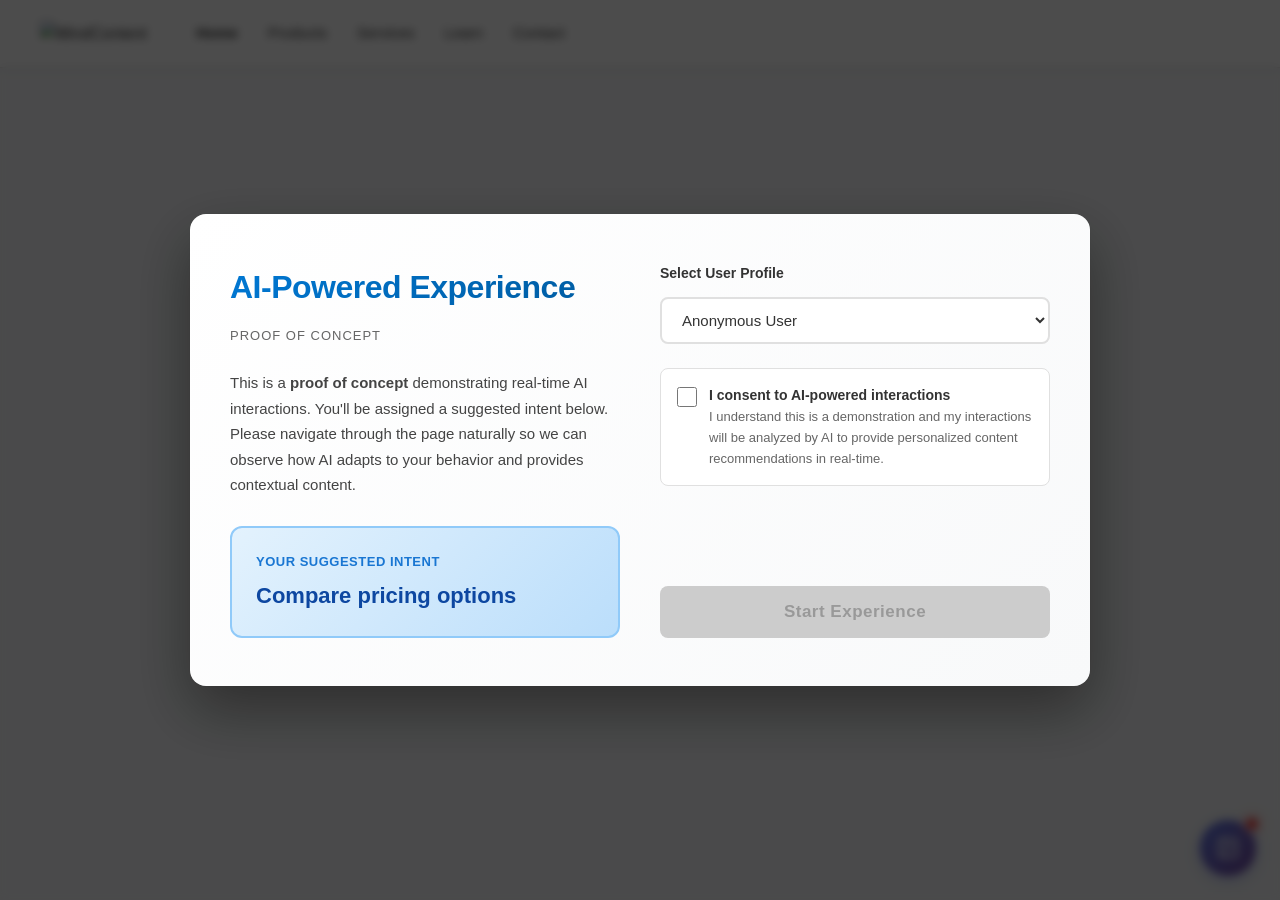
==== commit 4394111d: "Adobe Target" ====
--- a/index.html
+++ b/index.html
@@ -3,7 +3,18 @@
     <head>
         <meta charset="UTF-8">
         <meta name="viewport" content="width=device-width, initial-scale=1.0">
+        
+        <!-- Adobe Target DNS Prefetch -->
+        <link rel="dns-prefetch" href="//target.microsoft.com">
+        <link rel="dns-prefetch" href="//microsoftmscompoc.tt.omtrdc.net">
+        
         <link rel="stylesheet" href="mindcontent.css">
+        
+        <!-- Adobe Target Configuration -->
+        <script src="at-config.js"></script>
+        
+        <!-- Adobe Target Library -->
+        <script src="at.min.js"></script>
     </head>
     <body data-page-title="Home">
         <div id="mindcontent" style="max-width: 1200px; margin: 0 auto; padding: 20px;"></div>
--- a/mindcontent.css
+++ b/mindcontent.css
@@ -1655,6 +1655,12 @@
   z-index: 999999;
   background: transparent;
   pointer-events: none;
+  opacity: 0;
+  transition: opacity 0.3s ease-in-out;
+}
+
+#mindcontent-iframe.mc-loaded {
+  opacity: 1;
 }
 
 #mindcontent-iframe.mc-sidebar-open {
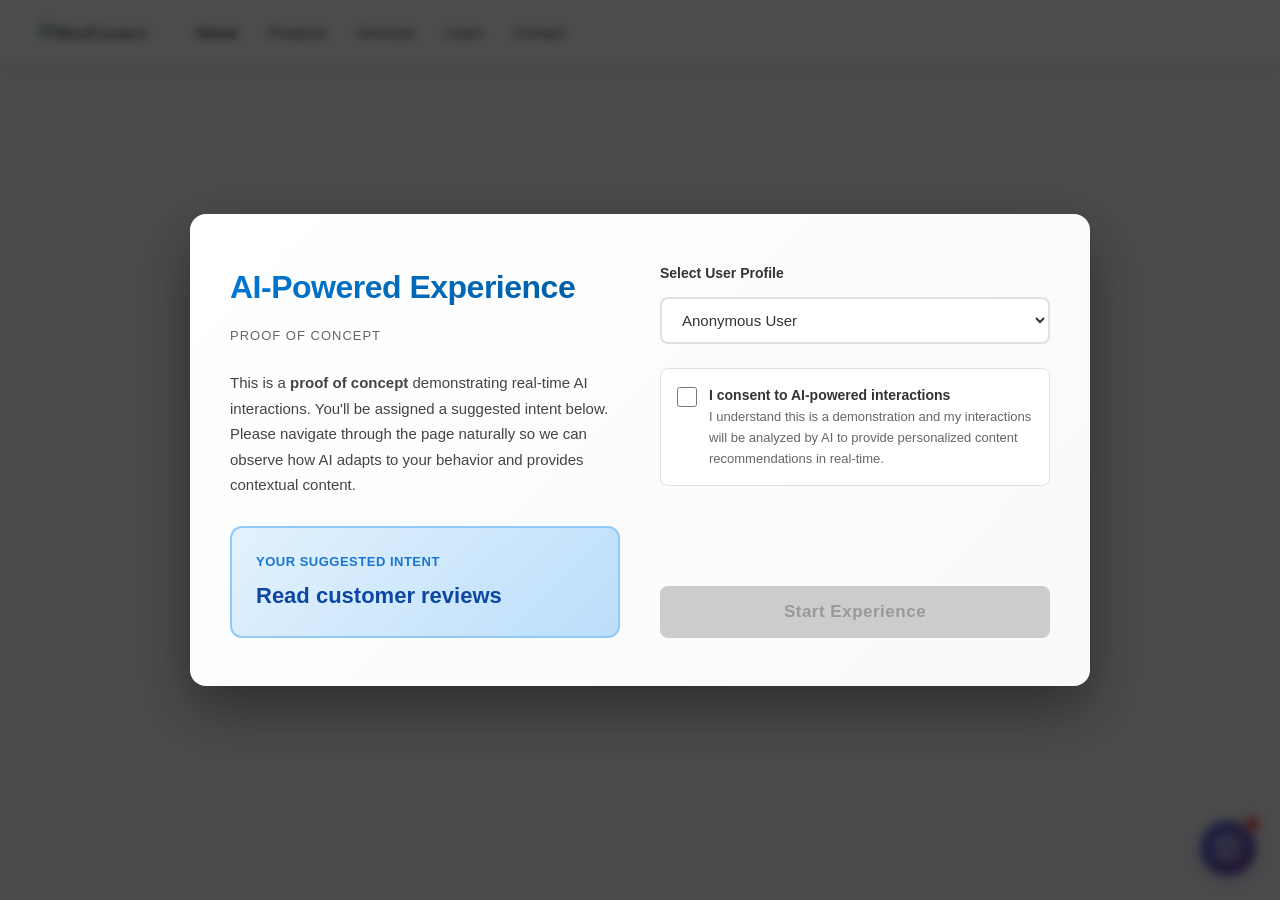
==== commit 25867fc1: "Removing adobe target" ====
--- a/index.html
+++ b/index.html
@@ -4,17 +4,8 @@
         <meta charset="UTF-8">
         <meta name="viewport" content="width=device-width, initial-scale=1.0">
         
-        <!-- Adobe Target DNS Prefetch -->
-        <link rel="dns-prefetch" href="//target.microsoft.com">
-        <link rel="dns-prefetch" href="//microsoftmscompoc.tt.omtrdc.net">
-        
         <link rel="stylesheet" href="mindcontent.css">
         
-        <!-- Adobe Target Configuration -->
-        <script src="at-config.js"></script>
-        
-        <!-- Adobe Target Library -->
-        <script src="at.min.js"></script>
     </head>
     <body data-page-title="Home">
         <div id="mindcontent" style="max-width: 1200px; margin: 0 auto; padding: 20px;"></div>
